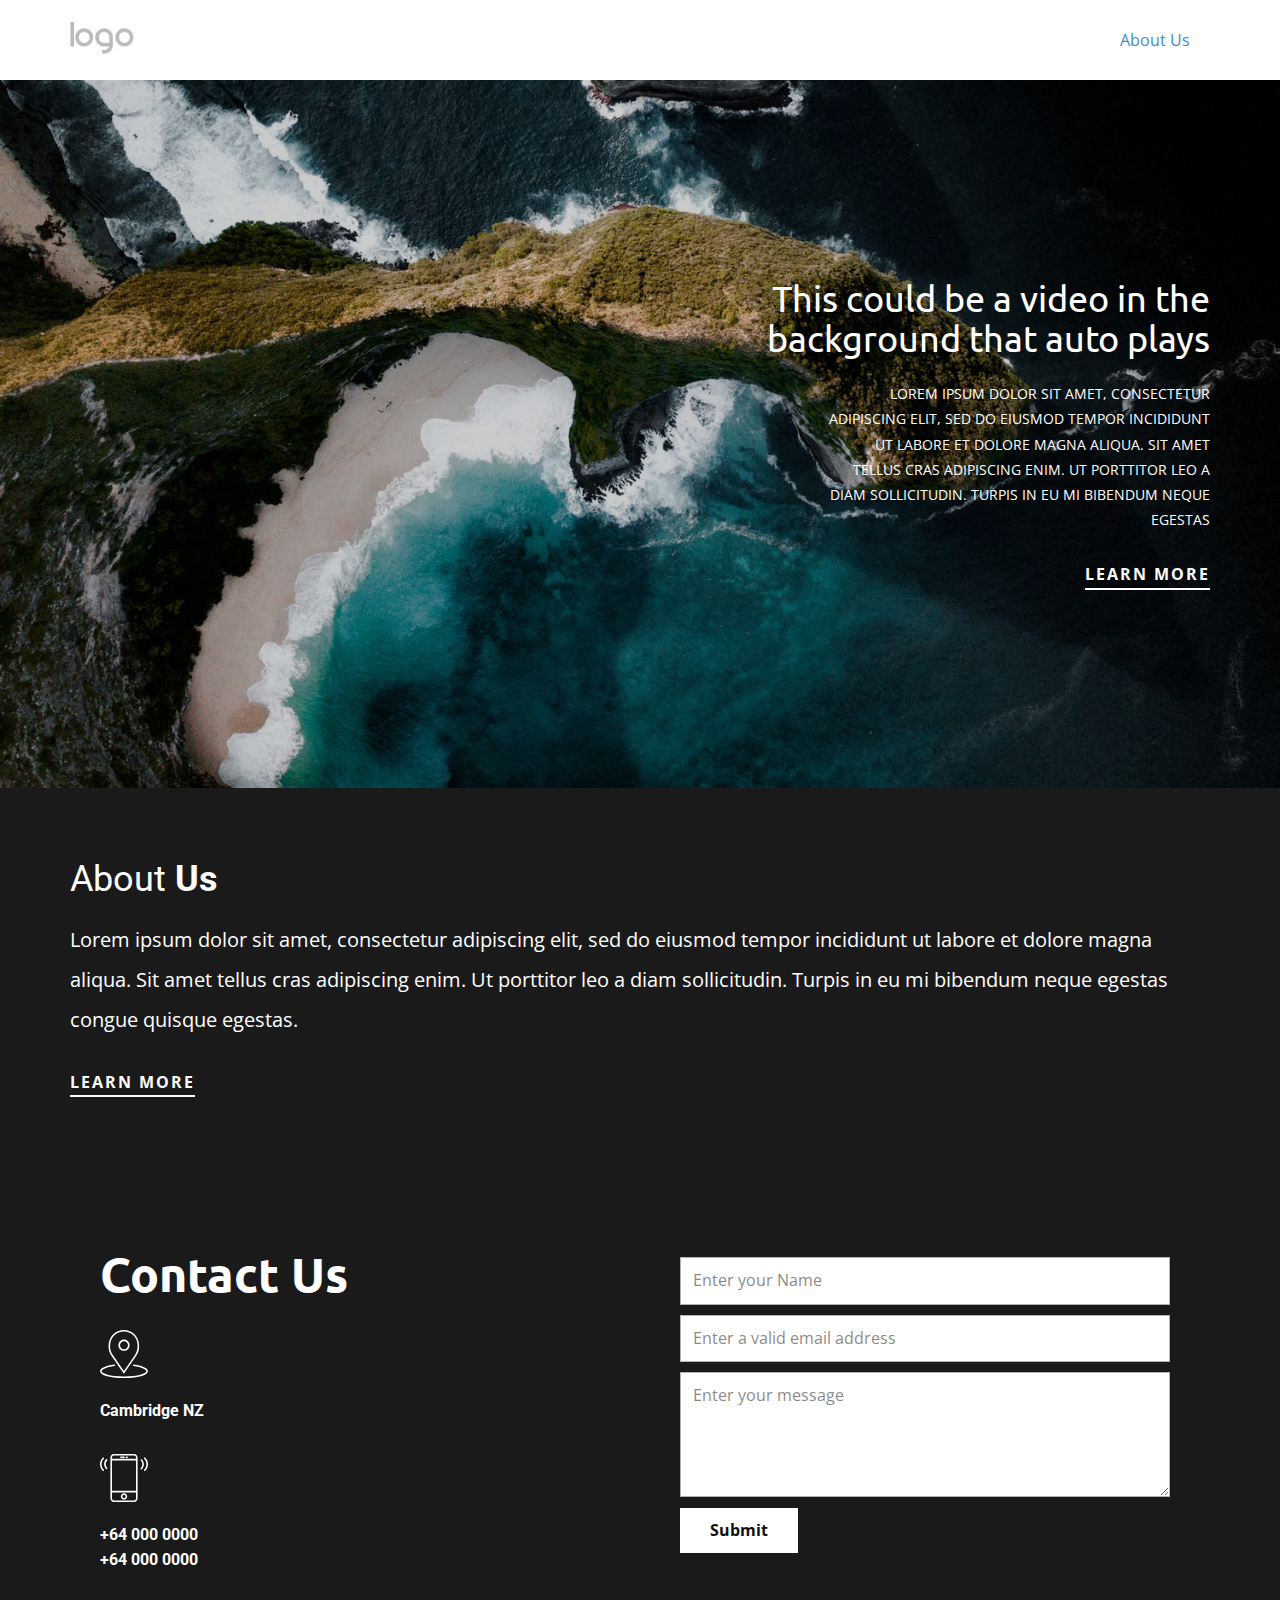
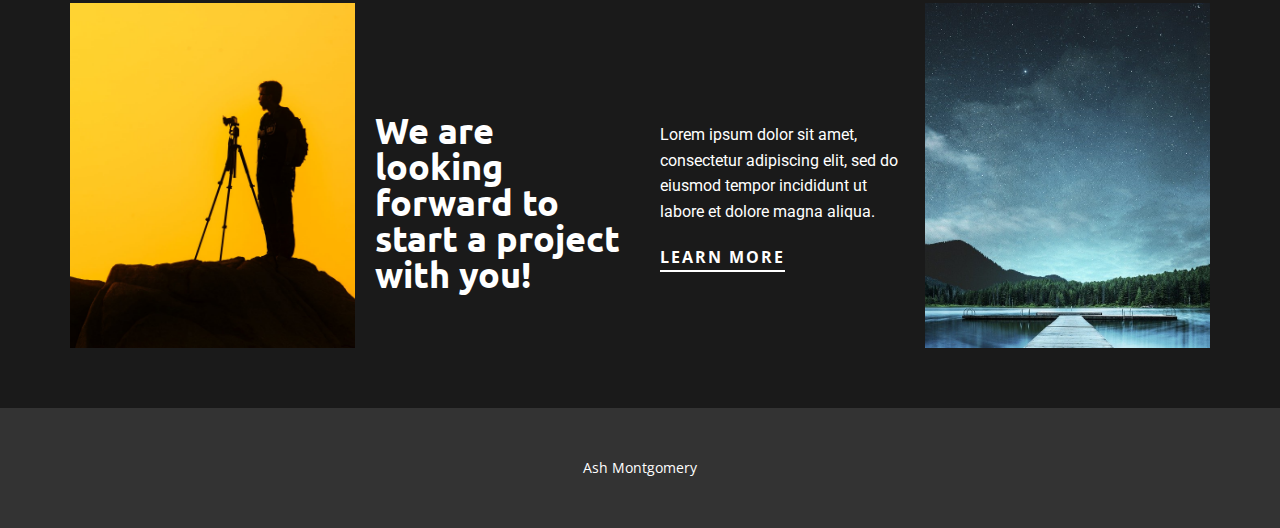
==== index.html @ 83608ec6 "Initial commit" ====
<!DOCTYPE html>
<html style="font-size: 16px;">

<head>
    <meta name="viewport" content="width=device-width, initial-scale=1.0">
    <meta charset="utf-8">
    <meta name="keywords" content="Look Deep Into The Nature, Getting back to nature, This place is special..., Contact Us">
    <meta name="description" content="">
    <meta name="page_type" content="np-template-header-footer-from-plugin">
    <title>Page 1</title>
    <link rel="stylesheet" href="nicepage.css" media="screen">
    <link rel="stylesheet" href="Page-1.css" media="screen">
    <script class="u-script" type="text/javascript" src="jquery.js" defer=""></script>
    <script class="u-script" type="text/javascript" src="nicepage.js" defer=""></script>
    <meta name="generator" content="Nicepage 3.5.3, nicepage.com">
    <link id="u-theme-google-font" rel="stylesheet" href="https://fonts.googleapis.com/css?family=Roboto:100,100i,300,300i,400,400i,500,500i,700,700i,900,900i|Open+Sans:300,300i,400,400i,600,600i,700,700i,800,800i">
    <link id="u-page-google-font" rel="stylesheet" href="https://fonts.googleapis.com/css?family=Ubuntu:300,300i,400,400i,500,500i,700,700i">
    <script type="application/ld+json">
        {
            "@context": "http://schema.org",
            "@type": "Organization",
            "name": "",
            "url": "index.html",
            "logo": "images/default-logo.png"
        }
    </script>
    <meta property="og:title" content="Page 1">
    <meta property="og:type" content="website">
    <meta name="theme-color" content="#478ac9">
    <link rel="canonical" href="index.html">
    <meta property="og:url" content="index.html">
</head>

<body data-home-page="Page-1.html" data-home-page-title="Page 1" class="u-body">
    <header class="u-clearfix u-header u-header" id="sec-062f">
        <div class="u-clearfix u-sheet u-valign-middle u-sheet-1">
            <a href="https://nicepage.com" class="u-image u-logo u-image-1">
                <img src="images/default-logo.png" class="u-logo-image u-logo-image-1">
            </a>
            <nav class="u-menu u-menu-dropdown u-offcanvas u-menu-1">
                <div class="menu-collapse" style="font-size: 1rem; letter-spacing: 0px;">
                    <a class="u-button-style u-custom-left-right-menu-spacing u-custom-padding-bottom u-custom-top-bottom-menu-spacing u-nav-link u-text-active-palette-1-base u-text-hover-palette-2-base" href="#">
                        <svg>
                            <use xmlns:xlink="http://www.w3.org/1999/xlink" xlink:href="#menu-hamburger"></use>
                        </svg>
                        <svg version="1.1" xmlns="http://www.w3.org/2000/svg" xmlns:xlink="http://www.w3.org/1999/xlink">
                            <defs>
                                <symbol id="menu-hamburger" viewBox="0 0 16 16" style="width: 16px; height: 16px;">
                                    <rect y="1" width="16" height="2"></rect>
                                    <rect y="7" width="16" height="2"></rect>
                                    <rect y="13" width="16" height="2"></rect>
                                </symbol>
                            </defs>
                        </svg>
                    </a>
                </div>
                <div class="u-nav-container">
                    <ul class="u-nav u-unstyled u-nav-1">
                        <li class="u-nav-item"><a class="u-button-style u-nav-link u-text-active-palette-1-base u-text-hover-palette-2-base" href="Page-1.html" style="padding: 10px 20px;">About Us</a>
                        </li>
                    </ul>
                </div>
                <div class="u-nav-container-collapse">
                    <div class="u-black u-container-style u-inner-container-layout u-opacity u-opacity-95 u-sidenav">
                        <div class="u-sidenav-overflow">
                            <div class="u-menu-close"></div>
                            <ul class="u-align-center u-nav u-popupmenu-items u-unstyled u-nav-2">
                                <li class="u-nav-item"><a class="u-button-style u-nav-link" href="Page-1.html">About Us</a>
                                </li>
                            </ul>
                        </div>
                    </div>
                    <div class="u-black u-menu-overlay u-opacity u-opacity-70"></div>
                </div>
            </nav>
        </div>
    </header>
    <section class="u-align-right u-clearfix u-image u-shading u-section-1" id="carousel_62db">
        <div class="u-clearfix u-sheet u-valign-middle-lg u-valign-middle-md u-valign-middle-xl u-valign-middle-xs u-sheet-1">
            <h2 class="u-custom-font u-font-ubuntu u-text u-text-body-alt-color u-text-1">This could be a video in the background that auto plays
            </h2>
            <p class="u-text u-text-body-alt-color u-text-2">Lorem ipsum dolor sit amet, consectetur adipiscing elit, sed do eiusmod tempor incididunt ut labore et dolore magna aliqua. Sit amet tellus cras adipiscing enim. Ut porttitor leo a diam sollicitudin. Turpis in eu mi bibendum neque egestas</p>
            <a href="#" class="u-active-none u-border-2 u-border-active-palette-1-base u-border-hover-palette-1-base u-border-white u-btn u-btn-rectangle u-button-style u-hover-none u-none u-text-active-white u-text-hover-white u-btn-1">learn more</a>
        </div>
    </section>
    <section class="u-align-left u-clearfix u-grey-90 u-section-2" id="carousel_bba2">
        <div class="u-clearfix u-sheet u-sheet-1">
            <h2 class="u-text u-text-1">About <b>Us</b>
            </h2>
            <p class="u-text u-text-2">Lorem ipsum dolor sit amet, consectetur adipiscing elit, sed do eiusmod tempor incididunt ut labore et dolore magna aliqua. Sit amet tellus cras adipiscing enim. Ut porttitor leo a diam sollicitudin. Turpis in eu mi bibendum neque egestas
                congue quisque egestas.</p>
            <a href="#" class="u-active-none u-border-2 u-border-active-palette-1-base u-border-hover-palette-1-base u-border-white u-btn u-btn-rectangle u-button-style u-hover-none u-none u-text-active-white u-text-hover-white u-btn-1">learn more</a>
        </div>
    </section>
    <section class="u-clearfix u-grey-90 u-section-4" id="carousel_cad0">
        <div class="u-clearfix u-sheet u-sheet-1">
            <div class="u-clearfix u-expanded-width u-layout-wrap u-layout-wrap-1">
                <div class="u-layout">
                    <div class="u-layout-col">
                        <div class="u-size-30">
                            <div class="u-layout-row">
                                <div class="u-size-30">
                                    <div class="u-layout-col">
                                        <div class="u-container-style u-layout-cell u-left-cell u-size-60 u-layout-cell-1">
                                            <div class="u-container-layout u-valign-middle u-container-layout-1">
                                                <h2 class="u-custom-font u-font-ubuntu u-text u-text-1">Contact Us</h2><span class="u-icon u-icon-circle u-icon-1"><svg class="u-svg-link" preserveAspectRatio="xMidYMin slice" viewBox="0 0 60 60" style="">
                                                        <use xmlns:xlink="http://www.w3.org/1999/xlink" xlink:href="#svg-2350"></use>
                                                    </svg><svg version="1.1" id="svg-2350" xmlns="http://www.w3.org/2000/svg" xmlns:xlink="http://www.w3.org/1999/xlink" x="0px" y="0px" viewBox="0 0 60 60" style="enable-background:new 0 0 60 60;" xml:space="preserve" class="u-svg-content">
                                                        <g>
                                                            <path d="M30,26c3.86,0,7-3.141,7-7s-3.14-7-7-7s-7,3.141-7,7S26.14,26,30,26z M30,14c2.757,0,5,2.243,5,5s-2.243,5-5,5
		s-5-2.243-5-5S27.243,14,30,14z"></path>
                                                            <path d="M29.823,54.757L45.164,32.6c5.754-7.671,4.922-20.28-1.781-26.982C39.761,1.995,34.945,0,29.823,0
		s-9.938,1.995-13.56,5.617c-6.703,6.702-7.535,19.311-1.804,26.952L29.823,54.757z M17.677,7.031C20.922,3.787,25.235,2,29.823,2
		s8.901,1.787,12.146,5.031c6.05,6.049,6.795,17.437,1.573,24.399L29.823,51.243L16.082,31.4
		C10.882,24.468,11.628,13.08,17.677,7.031z"></path>
                                                            <path d="M42.117,43.007c-0.55-0.067-1.046,0.327-1.11,0.876s0.328,1.046,0.876,1.11C52.399,46.231,58,49.567,58,51.5
		c0,2.714-10.652,6.5-28,6.5S2,54.214,2,51.5c0-1.933,5.601-5.269,16.117-6.507c0.548-0.064,0.94-0.562,0.876-1.11
		c-0.065-0.549-0.561-0.945-1.11-0.876C7.354,44.247,0,47.739,0,51.5C0,55.724,10.305,60,30,60s30-4.276,30-8.5
		C60,47.739,52.646,44.247,42.117,43.007z"></path>
                                                        </g>
                                                        <g></g>
                                                        <g></g>
                                                        <g></g>
                                                        <g></g>
                                                        <g></g>
                                                        <g></g>
                                                        <g></g>
                                                        <g></g>
                                                        <g></g>
                                                        <g></g>
                                                        <g></g>
                                                        <g></g>
                                                        <g></g>
                                                        <g></g>
                                                        <g></g>
                                                    </svg></span>
                                                <p class="u-align-left u-custom-font u-heading-font u-res-move-started u-text u-text-2">Cambridge NZ</p><span class="u-icon u-icon-circle u-icon-2"><svg class="u-svg-link" preserveAspectRatio="xMidYMin slice" viewBox="0 0 60 60" style="">
                                                        <use xmlns:xlink="http://www.w3.org/1999/xlink" xlink:href="#svg-c605"></use>
                                                    </svg><svg version="1.1" id="svg-c605" xmlns="http://www.w3.org/2000/svg" xmlns:xlink="http://www.w3.org/1999/xlink" x="0px" y="0px" viewBox="0 0 60 60" style="enable-background:new 0 0 60 60;" xml:space="preserve" class="u-svg-content">
                                                        <g>
                                                            <path d="M42.595,0H17.405C14.977,0,13,1.977,13,4.405v51.189C13,58.023,14.977,60,17.405,60h25.189C45.023,60,47,58.023,47,55.595
		V4.405C47,1.977,45.023,0,42.595,0z M15,8h30v38H15V8z M17.405,2h25.189C43.921,2,45,3.079,45,4.405V6H15V4.405
		C15,3.079,16.079,2,17.405,2z M42.595,58H17.405C16.079,58,15,56.921,15,55.595V48h30v7.595C45,56.921,43.921,58,42.595,58z"></path>
                                                            <path d="M30,49c-2.206,0-4,1.794-4,4s1.794,4,4,4s4-1.794,4-4S32.206,49,30,49z M30,55c-1.103,0-2-0.897-2-2s0.897-2,2-2
		s2,0.897,2,2S31.103,55,30,55z"></path>
                                                            <path d="M26,5h4c0.553,0,1-0.447,1-1s-0.447-1-1-1h-4c-0.553,0-1,0.447-1,1S25.447,5,26,5z"></path>
                                                            <path d="M33,5h1c0.553,0,1-0.447,1-1s-0.447-1-1-1h-1c-0.553,0-1,0.447-1,1S32.447,5,33,5z"></path>
                                                            <path d="M56.612,4.569c-0.391-0.391-1.023-0.391-1.414,0s-0.391,1.023,0,1.414c3.736,3.736,3.736,9.815,0,13.552
		c-0.391,0.391-0.391,1.023,0,1.414c0.195,0.195,0.451,0.293,0.707,0.293s0.512-0.098,0.707-0.293
		C61.128,16.434,61.128,9.085,56.612,4.569z"></path>
                                                            <path d="M52.401,6.845c-0.391-0.391-1.023-0.391-1.414,0s-0.391,1.023,0,1.414c1.237,1.237,1.918,2.885,1.918,4.639
		s-0.681,3.401-1.918,4.638c-0.391,0.391-0.391,1.023,0,1.414c0.195,0.195,0.451,0.293,0.707,0.293s0.512-0.098,0.707-0.293
		c1.615-1.614,2.504-3.764,2.504-6.052S54.017,8.459,52.401,6.845z"></path>
                                                            <path d="M4.802,5.983c0.391-0.391,0.391-1.023,0-1.414s-1.023-0.391-1.414,0c-4.516,4.516-4.516,11.864,0,16.38
		c0.195,0.195,0.451,0.293,0.707,0.293s0.512-0.098,0.707-0.293c0.391-0.391,0.391-1.023,0-1.414
		C1.065,15.799,1.065,9.72,4.802,5.983z"></path>
                                                            <path d="M9.013,6.569c-0.391-0.391-1.023-0.391-1.414,0c-1.615,1.614-2.504,3.764-2.504,6.052s0.889,4.438,2.504,6.053
		c0.195,0.195,0.451,0.293,0.707,0.293s0.512-0.098,0.707-0.293c0.391-0.391,0.391-1.023,0-1.414
		c-1.237-1.237-1.918-2.885-1.918-4.639S7.775,9.22,9.013,7.983C9.403,7.593,9.403,6.96,9.013,6.569z"></path>
                                                        </g>
                                                        <g></g>
                                                        <g></g>
                                                        <g></g>
                                                        <g></g>
                                                        <g></g>
                                                        <g></g>
                                                        <g></g>
                                                        <g></g>
                                                        <g></g>
                                                        <g></g>
                                                        <g></g>
                                                        <g></g>
                                                        <g></g>
                                                        <g></g>
                                                        <g></g>
                                                    </svg></span>
                                                <p class="u-custom-font u-heading-font u-text u-text-3">+64 000 0000&nbsp;<br>+64 000 0000
                                                </p>
                                            </div>
                                        </div>
                                    </div>
                                </div>
                                <div class="u-size-30">
                                    <div class="u-layout-col">
                                        <div class="u-container-style u-layout-cell u-right-cell u-size-60 u-layout-cell-2">
                                            <div class="u-container-layout u-container-layout-2">
                                                <div class="u-form u-form-1">
                                                    <form action="#" method="POST" class="u-clearfix u-form-spacing-10 u-form-vertical u-inner-form" style="padding: 10px" source="custom" name="form-1">
                                                        <div class="u-form-group u-form-name u-form-group-1">
                                                            <label for="name-23d6" class="u-form-control-hidden u-label">Name</label>
                                                            <input type="text" placeholder="Enter your Name" id="name-23d6" name="name" class="u-border-1 u-border-grey-30 u-input u-input-rectangle u-white" required="">
                                                        </div>
                                                        <div class="u-form-email u-form-group u-form-group-2">
                                                            <label for="email-23d6" class="u-form-control-hidden u-label">Email</label>
                                                            <input type="email" placeholder="Enter a valid email address" id="email-23d6" name="email" class="u-border-1 u-border-grey-30 u-input u-input-rectangle u-white" required="">
                                                        </div>
                                                        <div class="u-form-group u-form-message u-form-group-3">
                                                            <label for="message-23d6" class="u-form-control-hidden u-label">Message</label>
                                                            <textarea placeholder="Enter your message" rows="4" cols="50" id="message-23d6" name="message" class="u-border-1 u-border-grey-30 u-input u-input-rectangle u-white" required=""></textarea>
                                                        </div>
                                                        <div class="u-form-group u-form-submit u-form-group-4">
                                                            <a href="#" class="u-btn u-btn-submit u-button-style u-white u-btn-1">Submit</a>
                                                            <input type="submit" value="submit" class="u-form-control-hidden">
                                                        </div>
                                                        <div class="u-form-send-message u-form-send-success"> Thank you! Your message has been sent. </div>
                                                        <div class="u-form-send-error u-form-send-message"> Unable to send your message. Please fix errors then try again. </div>
                                                        <input type="hidden" value="" name="recaptchaResponse">
                                                    </form>
                                                </div>
                                            </div>
                                        </div>
                                    </div>
                                </div>
                            </div>
                        </div>
                        <div class="u-size-30">
                            <div class="u-layout-row">
                                <div class="u-container-style u-image u-layout-cell u-left-cell u-size-15 u-size-30-md u-image-1">
                                    <div class="u-container-layout u-container-layout-3"></div>
                                </div>
                                <div class="u-container-style u-layout-cell u-size-15 u-size-30-md u-layout-cell-4">
                                    <div class="u-container-layout u-valign-middle u-container-layout-4">
                                        <h3 class="u-custom-font u-font-ubuntu u-text u-text-4">We are looking forward to start a project with you! </h3>
                                    </div>
                                </div>
                                <div class="u-container-style u-layout-cell u-size-15 u-size-30-md u-layout-cell-5">
                                    <div class="u-container-layout u-valign-middle u-container-layout-5">
                                        <p class="u-custom-font u-heading-font u-text u-text-5">Lorem ipsum dolor sit amet, consectetur adipiscing elit, sed do eiusmod tempor incididunt ut labore et dolore magna aliqua. </p>
                                        <a href="#" class="u-active-none u-border-2 u-border-active-palette-1-base u-border-hover-palette-1-base u-border-white u-btn u-btn-rectangle u-button-style u-hover-none u-none u-text-active-white u-text-hover-white u-btn-2">learn more</a>
                                    </div>
                                </div>
                                <div class="u-container-style u-image u-layout-cell u-right-cell u-size-15 u-size-30-md u-image-2" data-image-width="1280" data-image-height="853">
                                    <div class="u-container-layout u-container-layout-6"></div>
                                </div>
                            </div>
                        </div>
                    </div>
                </div>
            </div>
        </div>
    </section>


    <footer class="u-align-center u-clearfix u-footer u-grey-80 u-footer" id="sec-6365">
        <div class="u-clearfix u-sheet u-sheet-1">
            <p class="u-small-text u-text u-text-variant u-text-1">Ash Montgomery</p>
        </div>
    </footer>
</body>

</html>
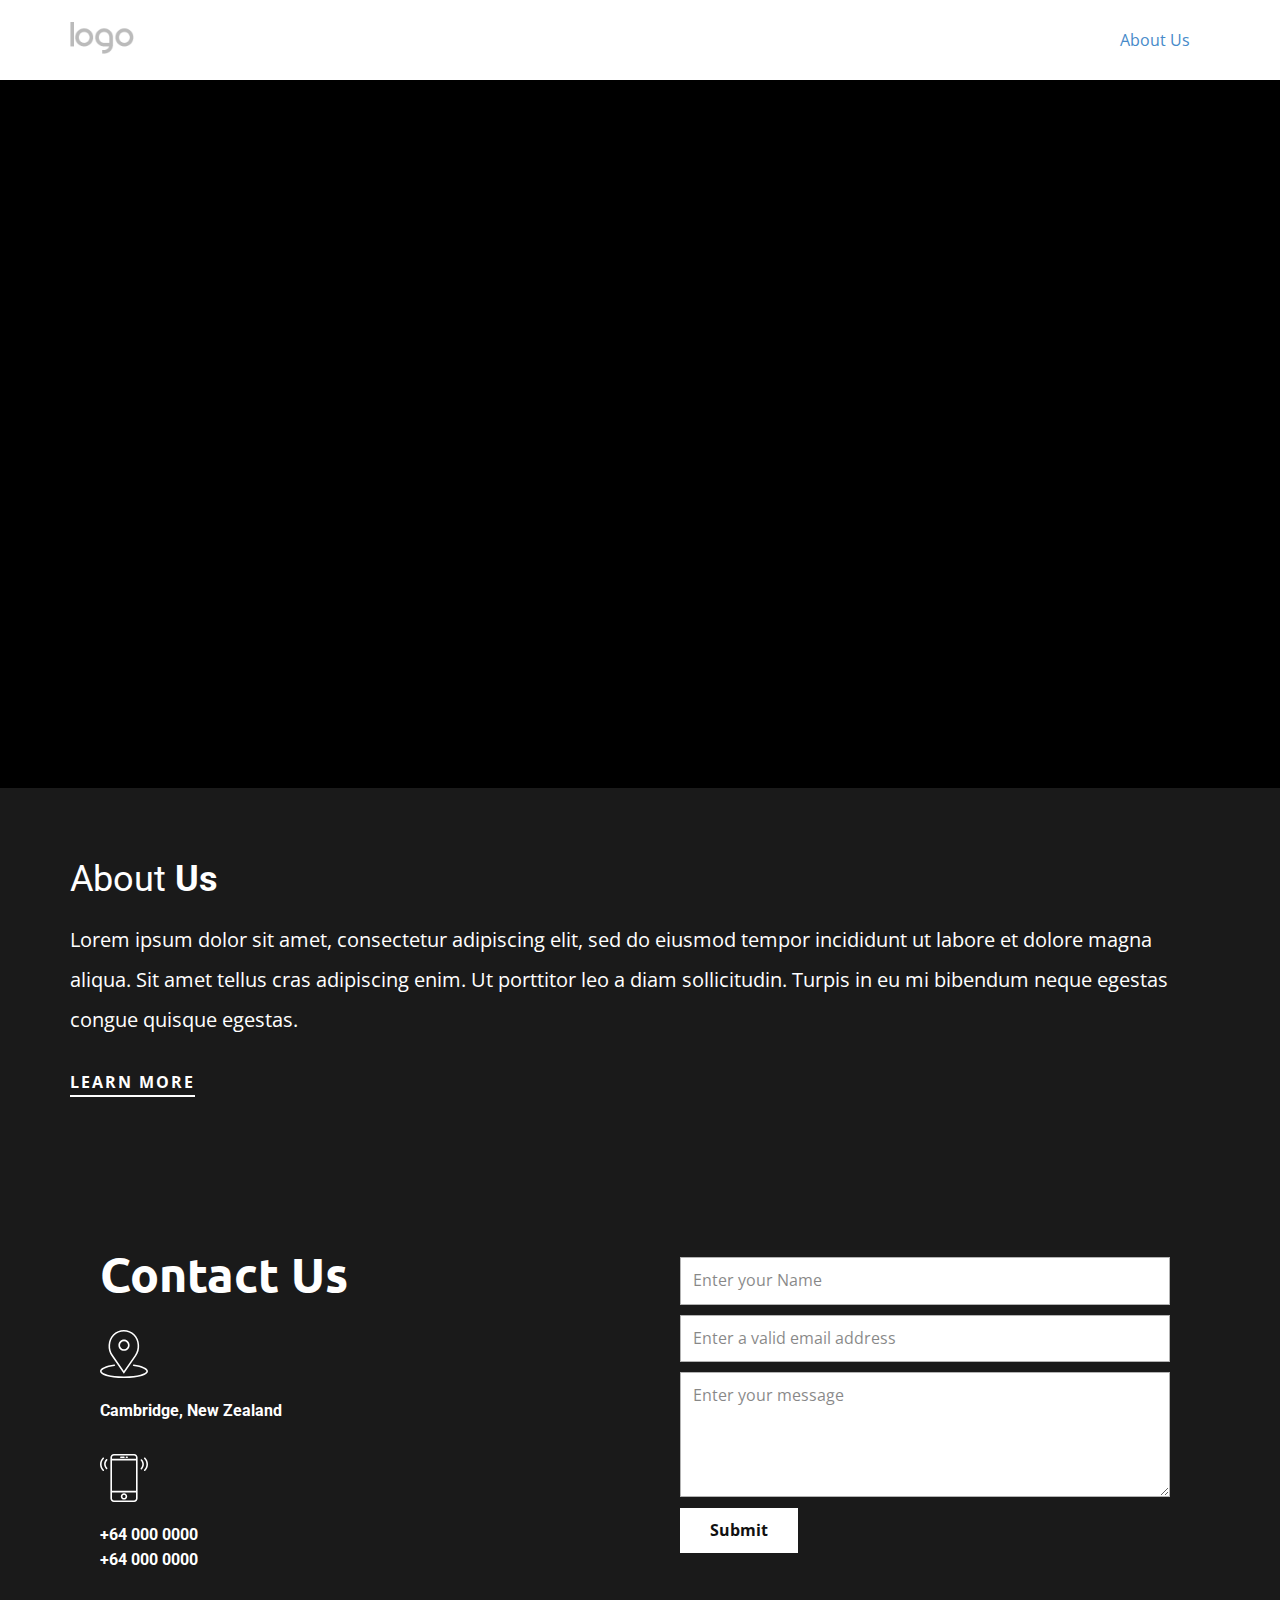
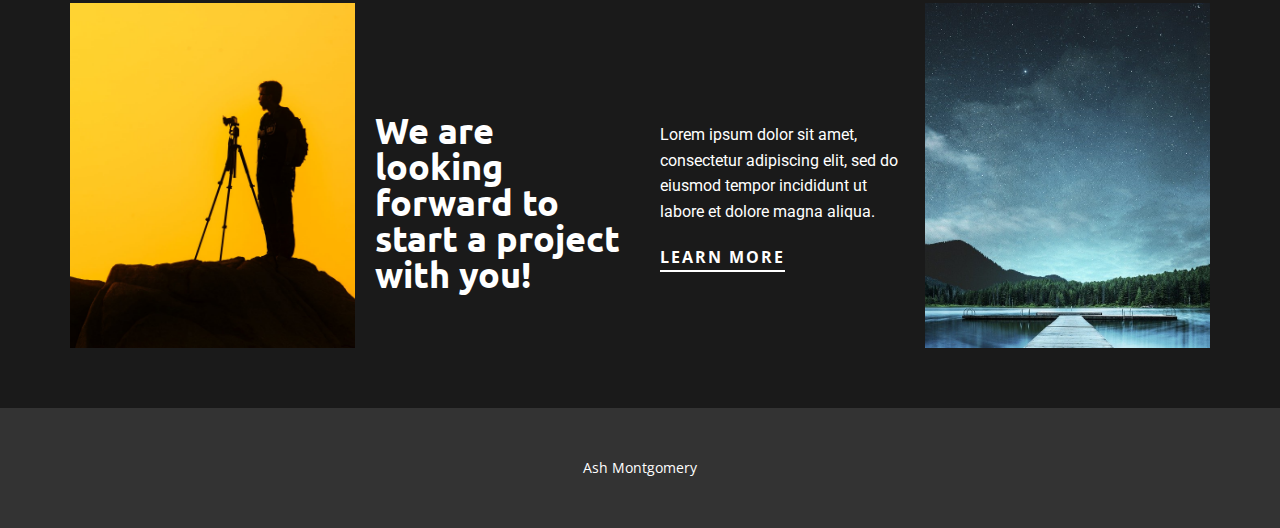
==== commit 03cc3dd6: "ok" ====
--- a/index.html
+++ b/index.html
@@ -2,19 +2,25 @@
 <html style="font-size: 16px;">
 
 <head>
+    <title>Ash Montgomery Production</title>
+    
     <meta name="viewport" content="width=device-width, initial-scale=1.0">
     <meta charset="utf-8">
-    <meta name="keywords" content="Look Deep Into The Nature, Getting back to nature, This place is special..., Contact Us">
-    <meta name="description" content="">
-    <meta name="page_type" content="np-template-header-footer-from-plugin">
-    <title>Page 1</title>
+    <meta name="keywords" content="Ash Montgomery, Contact Us">
+    <meta name="description" content="Ash Montgomery Production">
+    <meta property="og:url" content="index.html">
+    <meta property="og:title" content="Ash Montgomery">
+    <meta property="og:type" content="website">
+    <meta name="theme-color" content="black">
+    
     <link rel="stylesheet" href="nicepage.css" media="screen">
-    <link rel="stylesheet" href="Page-1.css" media="screen">
-    <script class="u-script" type="text/javascript" src="jquery.js" defer=""></script>
-    <script class="u-script" type="text/javascript" src="nicepage.js" defer=""></script>
-    <meta name="generator" content="Nicepage 3.5.3, nicepage.com">
+    <link rel="stylesheet" href="style.css" media="screen">
     <link id="u-theme-google-font" rel="stylesheet" href="https://fonts.googleapis.com/css?family=Roboto:100,100i,300,300i,400,400i,500,500i,700,700i,900,900i|Open+Sans:300,300i,400,400i,600,600i,700,700i,800,800i">
     <link id="u-page-google-font" rel="stylesheet" href="https://fonts.googleapis.com/css?family=Ubuntu:300,300i,400,400i,500,500i,700,700i">
+    <link rel="canonical" href="index.html">
+    
+    <script class="u-script" type="text/javascript" src="js/jquery.js"></script>
+    <script class="u-script" type="text/javascript" src="js/nicepage.js"></script>
     <script type="application/ld+json">
         {
             "@context": "http://schema.org",
@@ -24,65 +30,28 @@
             "logo": "images/default-logo.png"
         }
     </script>
-    <meta property="og:title" content="Page 1">
-    <meta property="og:type" content="website">
-    <meta name="theme-color" content="#478ac9">
-    <link rel="canonical" href="index.html">
-    <meta property="og:url" content="index.html">
 </head>
 
-<body data-home-page="Page-1.html" data-home-page-title="Page 1" class="u-body">
+<body data-home-page="index.html" data-home-page-title="Ash Montgomery" class="u-body">
     <header class="u-clearfix u-header u-header" id="sec-062f">
         <div class="u-clearfix u-sheet u-valign-middle u-sheet-1">
-            <a href="https://nicepage.com" class="u-image u-logo u-image-1">
+            <a href="index.html" class="u-image u-logo u-image-1">
                 <img src="images/default-logo.png" class="u-logo-image u-logo-image-1">
             </a>
             <nav class="u-menu u-menu-dropdown u-offcanvas u-menu-1">
-                <div class="menu-collapse" style="font-size: 1rem; letter-spacing: 0px;">
-                    <a class="u-button-style u-custom-left-right-menu-spacing u-custom-padding-bottom u-custom-top-bottom-menu-spacing u-nav-link u-text-active-palette-1-base u-text-hover-palette-2-base" href="#">
-                        <svg>
-                            <use xmlns:xlink="http://www.w3.org/1999/xlink" xlink:href="#menu-hamburger"></use>
-                        </svg>
-                        <svg version="1.1" xmlns="http://www.w3.org/2000/svg" xmlns:xlink="http://www.w3.org/1999/xlink">
-                            <defs>
-                                <symbol id="menu-hamburger" viewBox="0 0 16 16" style="width: 16px; height: 16px;">
-                                    <rect y="1" width="16" height="2"></rect>
-                                    <rect y="7" width="16" height="2"></rect>
-                                    <rect y="13" width="16" height="2"></rect>
-                                </symbol>
-                            </defs>
-                        </svg>
-                    </a>
-                </div>
                 <div class="u-nav-container">
                     <ul class="u-nav u-unstyled u-nav-1">
-                        <li class="u-nav-item"><a class="u-button-style u-nav-link u-text-active-palette-1-base u-text-hover-palette-2-base" href="Page-1.html" style="padding: 10px 20px;">About Us</a>
-                        </li>
+                        <li class="u-nav-item"><a class="u-button-style u-nav-link u-text-active-palette-1-base u-text-hover-palette-2-base" href="index.html" style="padding: 10px 20px;">About Us</a></li>
                     </ul>
                 </div>
-                <div class="u-nav-container-collapse">
-                    <div class="u-black u-container-style u-inner-container-layout u-opacity u-opacity-95 u-sidenav">
-                        <div class="u-sidenav-overflow">
-                            <div class="u-menu-close"></div>
-                            <ul class="u-align-center u-nav u-popupmenu-items u-unstyled u-nav-2">
-                                <li class="u-nav-item"><a class="u-button-style u-nav-link" href="Page-1.html">About Us</a>
-                                </li>
-                            </ul>
-                        </div>
-                    </div>
-                    <div class="u-black u-menu-overlay u-opacity u-opacity-70"></div>
-                </div>
             </nav>
         </div>
     </header>
+    
     <section class="u-align-right u-clearfix u-image u-shading u-section-1" id="carousel_62db">
-        <div class="u-clearfix u-sheet u-valign-middle-lg u-valign-middle-md u-valign-middle-xl u-valign-middle-xs u-sheet-1">
-            <h2 class="u-custom-font u-font-ubuntu u-text u-text-body-alt-color u-text-1">This could be a video in the background that auto plays
-            </h2>
-            <p class="u-text u-text-body-alt-color u-text-2">Lorem ipsum dolor sit amet, consectetur adipiscing elit, sed do eiusmod tempor incididunt ut labore et dolore magna aliqua. Sit amet tellus cras adipiscing enim. Ut porttitor leo a diam sollicitudin. Turpis in eu mi bibendum neque egestas</p>
-            <a href="#" class="u-active-none u-border-2 u-border-active-palette-1-base u-border-hover-palette-1-base u-border-white u-btn u-btn-rectangle u-button-style u-hover-none u-none u-text-active-white u-text-hover-white u-btn-1">learn more</a>
-        </div>
+        <iframe class="u-clearfix u-sheet u-valign-middle-lg u-valign-middle-md u-valign-middle-xl u-valign-middle-xs u-sheet-1" src="https://www.youtube.com/embed/videoseries?list=PLd9auH4JIHvupoMgW5YfOjqtj6Lih0MKw" frameborder="0" allow="autoplay; encrypted-media" allowfullscreen></iframe>
     </section>
+    
     <section class="u-align-left u-clearfix u-grey-90 u-section-2" id="carousel_bba2">
         <div class="u-clearfix u-sheet u-sheet-1">
             <h2 class="u-text u-text-1">About <b>Us</b>
@@ -92,6 +61,7 @@
             <a href="#" class="u-active-none u-border-2 u-border-active-palette-1-base u-border-hover-palette-1-base u-border-white u-btn u-btn-rectangle u-button-style u-hover-none u-none u-text-active-white u-text-hover-white u-btn-1">learn more</a>
         </div>
     </section>
+    
     <section class="u-clearfix u-grey-90 u-section-4" id="carousel_cad0">
         <div class="u-clearfix u-sheet u-sheet-1">
             <div class="u-clearfix u-expanded-width u-layout-wrap u-layout-wrap-1">
@@ -134,7 +104,7 @@
                                                         <g></g>
                                                         <g></g>
                                                     </svg></span>
-                                                <p class="u-align-left u-custom-font u-heading-font u-res-move-started u-text u-text-2">Cambridge NZ</p><span class="u-icon u-icon-circle u-icon-2"><svg class="u-svg-link" preserveAspectRatio="xMidYMin slice" viewBox="0 0 60 60" style="">
+                                                <p class="u-align-left u-custom-font u-heading-font u-res-move-started u-text u-text-2">Cambridge, New Zealand</p><span class="u-icon u-icon-circle u-icon-2"><svg class="u-svg-link" preserveAspectRatio="xMidYMin slice" viewBox="0 0 60 60" style="">
                                                         <use xmlns:xlink="http://www.w3.org/1999/xlink" xlink:href="#svg-c605"></use>
                                                     </svg><svg version="1.1" id="svg-c605" xmlns="http://www.w3.org/2000/svg" xmlns:xlink="http://www.w3.org/1999/xlink" x="0px" y="0px" viewBox="0 0 60 60" style="enable-background:new 0 0 60 60;" xml:space="preserve" class="u-svg-content">
                                                         <g>
@@ -239,8 +209,7 @@
             </div>
         </div>
     </section>
-
-
+    
     <footer class="u-align-center u-clearfix u-footer u-grey-80 u-footer" id="sec-6365">
         <div class="u-clearfix u-sheet u-sheet-1">
             <p class="u-small-text u-text u-text-variant u-text-1">Ash Montgomery</p>
--- a/nicepage.css
+++ b/nicepage.css
@@ -12088,7 +12088,7 @@
   background-origin: padding-box;
 }
 .u-sheet:not(.u-image):not(.u-video) {
-  pointer-events: none;
+  pointer-events: nne;
 }
 .u-sheet:not(.u-image):not(.u-video) > * {
   pointer-events: auto;
--- a/style.css
+++ b/style.css
@@ -0,0 +1,569 @@
+.u-section-1 {
+  /*background-image: linear-gradient(0deg, rgba(0,0,0,0.2), rgba(0,0,0,0.2)), url("images/pexelsphoto3393444.jpeg");
+  background-position: 50% 100%;*/
+  background-color: black;
+}
+
+.u-section-1 .u-sheet-1 {
+  min-height: 708px;
+}
+
+.u-section-1 .u-text-1 {
+  font-family: Ubuntu, sans-serif;
+  font-size: 2.25rem;
+  margin: 60px 0 0 648px;
+}
+
+.u-section-1 .u-text-2 {
+  text-transform: uppercase;
+  line-height: 1.8;
+  font-size: 0.875rem;
+  margin: 24px 0 0 759px;
+}
+
+.u-section-1 .u-btn-1 {
+  background-image: none;
+  border-style: none none solid;
+  text-transform: uppercase;
+  font-weight: 700;
+  letter-spacing: 2px;
+  margin: 30px 0 60px auto;
+  padding: 0;
+}
+
+@media (max-width: 1199px) {
+  .u-section-1 .u-sheet-1 {
+    min-height: 584px;
+  }
+
+  .u-section-1 .u-text-1 {
+    margin-left: 448px;
+  }
+
+  .u-section-1 .u-text-2 {
+    margin-left: 559px;
+  }
+}
+
+@media (max-width: 991px) {
+  .u-section-1 .u-sheet-1 {
+    min-height: 447px;
+  }
+
+  .u-section-1 .u-text-1 {
+    margin-left: 228px;
+  }
+
+  .u-section-1 .u-text-2 {
+    margin-left: 339px;
+  }
+}
+
+@media (max-width: 767px) {
+  .u-section-1 {
+    background-size: 140%;
+  }
+
+  .u-section-1 .u-sheet-1 {
+    min-height: 427px;
+  }
+
+  .u-section-1 .u-text-1 {
+    width: auto;
+    margin-top: 183px;
+    margin-left: 48px;
+    font-size: 1.5;
+  }
+
+  .u-section-1 .u-text-2 {
+    width: auto;
+    margin-left: 159px;
+  }
+}
+
+@media (max-width: 575px) {
+  .u-section-1 .u-sheet-1 {
+    min-height: 370px;
+  }
+
+  .u-section-1 .u-text-1 {
+    font-size: 1.5rem;
+    margin-top: 60px;
+    margin-left: 0;
+  }
+
+  .u-section-1 .u-text-2 {
+    margin-left: 0;
+  }
+}.u-section-2 {
+  background-image: none;
+}
+
+.u-section-2 .u-sheet-1 {
+  min-height: 343px;
+}
+
+.u-section-2 .u-text-1 {
+  font-size: 2.25rem;
+  margin: 72px 40px 0 0;
+}
+
+.u-section-2 .u-text-2 {
+  font-size: 1.25rem;
+  line-height: 2;
+  letter-spacing: 0;
+  margin: 20px 40px 0 0;
+}
+
+.u-section-2 .u-btn-1 {
+  background-image: none;
+  border-style: none none solid;
+  text-transform: uppercase;
+  font-weight: 700;
+  letter-spacing: 2px;
+  margin: 30px auto 60px 0;
+  padding: 0;
+}
+
+@media (max-width: 1199px) {
+  .u-section-2 .u-text-1 {
+    margin-right: 0;
+  }
+
+  .u-section-2 .u-text-2 {
+    margin-left: auto;
+    margin-right: auto;
+  }
+
+  .u-section-2 .u-btn-1 {
+    width: 125px;
+    height: 27px;
+  }
+}
+
+@media (max-width: 575px) {
+  .u-section-2 .u-text-1 {
+    font-size: 2.25;
+  }
+}.u-section-3 {
+  background-image: none;
+}
+
+.u-section-3 .u-sheet-1 {
+  min-height: 487px;
+}
+
+.u-section-3 .u-layout-wrap-1 {
+  margin: 91px auto 91px 0;
+}
+
+.u-section-3 .u-layout-cell-1 {
+  min-height: 306px;
+}
+
+.u-section-3 .u-container-layout-1 {
+  padding: 20px;
+}
+
+.u-section-3 .u-text-1 {
+  font-size: 3rem;
+  margin: 0;
+}
+
+.u-section-3 .u-layout-cell-2 {
+  min-height: 306px;
+  background-image: none;
+}
+
+.u-section-3 .u-container-layout-2 {
+  padding: 20px;
+}
+
+.u-section-3 .u-text-2 {
+  margin: 0;
+}
+
+.u-section-3 .u-layout-cell-3 {
+  min-height: 306px;
+  background-image: none;
+}
+
+.u-section-3 .u-container-layout-3 {
+  padding: 20px;
+}
+
+.u-section-3 .u-text-3 {
+  margin: 0;
+}
+
+.u-section-3 .u-btn-1 {
+  background-image: none;
+  border-style: none none solid;
+  text-transform: uppercase;
+  font-weight: 700;
+  letter-spacing: 2px;
+  margin: 20px auto 0 0;
+  padding: 0;
+}
+
+@media (max-width: 1199px) {
+  .u-section-3 .u-sheet-1 {
+    min-height: 196px;
+  }
+
+  .u-section-3 .u-layout-wrap-1 {
+    margin-right: initial;
+    margin-left: initial;
+  }
+
+  .u-section-3 .u-layout-cell-1 {
+    min-height: 100px;
+  }
+
+  .u-section-3 .u-text-1 {
+    position: relative;
+  }
+
+  .u-section-3 .u-layout-cell-2 {
+    min-height: 100px;
+  }
+
+  .u-section-3 .u-text-2 {
+    position: relative;
+  }
+
+  .u-section-3 .u-layout-cell-3 {
+    min-height: 100px;
+  }
+
+  .u-section-3 .u-text-3 {
+    position: relative;
+  }
+
+  .u-section-3 .u-btn-1 {
+    width: 125px;
+    height: 27px;
+  }
+}
+
+@media (max-width: 991px) {
+  .u-section-3 .u-sheet-1 {
+    min-height: 2px;
+  }
+}
+
+@media (max-width: 767px) {
+  .u-section-3 .u-container-layout-1 {
+    padding-left: 10px;
+    padding-right: 10px;
+  }
+
+  .u-section-3 .u-container-layout-2 {
+    padding-left: 10px;
+    padding-right: 10px;
+  }
+
+  .u-section-3 .u-container-layout-3 {
+    padding-left: 10px;
+    padding-right: 10px;
+  }
+}.u-section-4 {
+  background-image: none;
+}
+
+.u-section-4 .u-sheet-1 {
+  min-height: 810px;
+}
+
+.u-section-4 .u-layout-wrap-1 {
+  margin-top: 60px;
+  margin-bottom: 60px;
+}
+
+.u-section-4 .u-layout-cell-1 {
+  min-height: 383px;
+}
+
+.u-section-4 .u-container-layout-1 {
+  padding: 30px;
+}
+
+.u-section-4 .u-text-1 {
+  font-size: 3rem;
+  font-weight: 700;
+  margin: 0 256px 0 0;
+}
+
+.u-section-4 .u-icon-1 {
+  margin-top: 30px;
+  margin-bottom: 0;
+  height: 48px;
+  width: 48px;
+}
+
+.u-section-4 .u-text-2 {
+  font-weight: 700;
+  margin: 20px 118px 0 0;
+}
+
+.u-section-4 .u-icon-2 {
+  height: 48px;
+  width: 48px;
+  margin: 30px auto 0 0;
+}
+
+.u-section-4 .u-text-3 {
+  font-weight: 700;
+  margin: 20px 388px 0 0;
+}
+
+.u-section-4 .u-layout-cell-2 {
+  min-height: 345px;
+}
+
+.u-section-4 .u-container-layout-2 {
+  padding: 30px;
+}
+
+.u-section-4 .u-form-1 {
+  margin: 0;
+}
+
+.u-section-4 .u-btn-1 {
+  border-style: none;
+  background-image: none;
+  font-weight: 700;
+}
+
+.u-section-4 .u-image-1 {
+  min-height: 345px;
+  background-image: url("images/pexelsphoto.jpg");
+  background-position: 72.37% 50%;
+}
+
+.u-section-4 .u-container-layout-3 {
+  padding: 30px;
+}
+
+.u-section-4 .u-layout-cell-4 {
+  min-height: 345px;
+}
+
+.u-section-4 .u-container-layout-4 {
+  padding: 30px 20px;
+}
+
+.u-section-4 .u-text-4 {
+  font-size: 2.25rem;
+  line-height: 1;
+  font-weight: 700;
+  margin: 53px 0 0;
+}
+
+.u-section-4 .u-layout-cell-5 {
+  min-height: 345px;
+}
+
+.u-section-4 .u-container-layout-5 {
+  padding: 30px 20px;
+}
+
+.u-section-4 .u-text-5 {
+  margin: 44px 0 0;
+}
+
+.u-section-4 .u-btn-2 {
+  background-image: none;
+  border-style: none none solid;
+  text-transform: uppercase;
+  font-weight: 700;
+  letter-spacing: 2px;
+  margin: 20px auto 0 0;
+  padding: 0;
+}
+
+.u-section-4 .u-image-2 {
+  min-height: 345px;
+  background-image: url("images/53e0d046495aa814f6da8c7dda79367d1d38d6ed5b586c4870277cdd9f49cc59bd_1280.jpg");
+  background-position: 50% 50%;
+}
+
+.u-section-4 .u-container-layout-6 {
+  padding: 30px;
+}
+
+@media (max-width: 1199px) {
+  .u-section-4 .u-sheet-1 {
+    min-height: 688px;
+  }
+
+  .u-section-4 .u-layout-cell-1 {
+    min-height: 316px;
+  }
+
+  .u-section-4 .u-text-1 {
+    margin-right: 156px;
+  }
+
+  .u-section-4 .u-text-2 {
+    height: 25px;
+    margin-right: 18px;
+  }
+
+  .u-section-4 .u-text-3 {
+    margin-right: 288px;
+  }
+
+  .u-section-4 .u-layout-cell-2 {
+    min-height: 284px;
+  }
+
+  .u-section-4 .u-image-1 {
+    min-height: 284px;
+  }
+
+  .u-section-4 .u-layout-cell-4 {
+    min-height: 284px;
+  }
+
+  .u-section-4 .u-text-4 {
+    font-size: 1.875rem;
+  }
+
+  .u-section-4 .u-layout-cell-5 {
+    min-height: 284px;
+  }
+
+  .u-section-4 .u-btn-2 {
+    width: 125px;
+    height: 27px;
+  }
+
+  .u-section-4 .u-image-2 {
+    min-height: 284px;
+  }
+}
+
+@media (max-width: 991px) {
+  .u-section-4 .u-sheet-1 {
+    min-height: 1208px;
+  }
+
+  .u-section-4 .u-layout-cell-1 {
+    min-height: 100px;
+  }
+
+  .u-section-4 .u-text-1 {
+    margin-right: 46px;
+  }
+
+  .u-section-4 .u-text-2 {
+    margin-right: 0;
+  }
+
+  .u-section-4 .u-text-3 {
+    margin-right: 178px;
+  }
+
+  .u-section-4 .u-layout-cell-2 {
+    min-height: 100px;
+  }
+
+  .u-section-4 .u-image-1 {
+    min-height: 435px;
+  }
+
+  .u-section-4 .u-layout-cell-4 {
+    min-height: 100px;
+  }
+
+  .u-section-4 .u-layout-cell-5 {
+    min-height: 100px;
+  }
+
+  .u-section-4 .u-image-2 {
+    min-height: 435px;
+  }
+}
+
+@media (max-width: 767px) {
+  .u-section-4 .u-sheet-1 {
+    min-height: 2180px;
+  }
+
+  .u-section-4 .u-container-layout-1 {
+    padding-left: 10px;
+    padding-right: 10px;
+  }
+
+  .u-section-4 .u-container-layout-2 {
+    padding-left: 10px;
+    padding-right: 10px;
+  }
+
+  .u-section-4 .u-image-1 {
+    min-height: 653px;
+  }
+
+  .u-section-4 .u-container-layout-3 {
+    padding-left: 10px;
+    padding-right: 10px;
+  }
+
+  .u-section-4 .u-container-layout-4 {
+    padding-left: 10px;
+    padding-right: 10px;
+  }
+
+  .u-section-4 .u-container-layout-5 {
+    padding-left: 10px;
+    padding-right: 10px;
+  }
+
+  .u-section-4 .u-image-2 {
+    min-height: 653px;
+  }
+
+  .u-section-4 .u-container-layout-6 {
+    padding-left: 10px;
+    padding-right: 10px;
+  }
+}
+
+@media (max-width: 575px) {
+  .u-section-4 .u-sheet-1 {
+    min-height: 1454px;
+  }
+
+  .u-section-4 .u-text-1 {
+    margin-right: 0;
+  }
+
+  .u-section-4 .u-text-3 {
+    margin-right: 0;
+  }
+
+  .u-section-4 .u-form-group-1 {
+    width: 100%;
+  }
+
+  .u-section-4 .u-form-group-2 {
+    width: 100%;
+  }
+
+  .u-section-4 .u-form-group-3 {
+    width: 100%;
+  }
+
+  .u-section-4 .u-form-group-4 {
+    width: 100%;
+  }
+
+  .u-section-4 .u-image-1 {
+    min-height: 411px;
+  }
+
+  .u-section-4 .u-image-2 {
+    min-height: 411px;
+  }
+}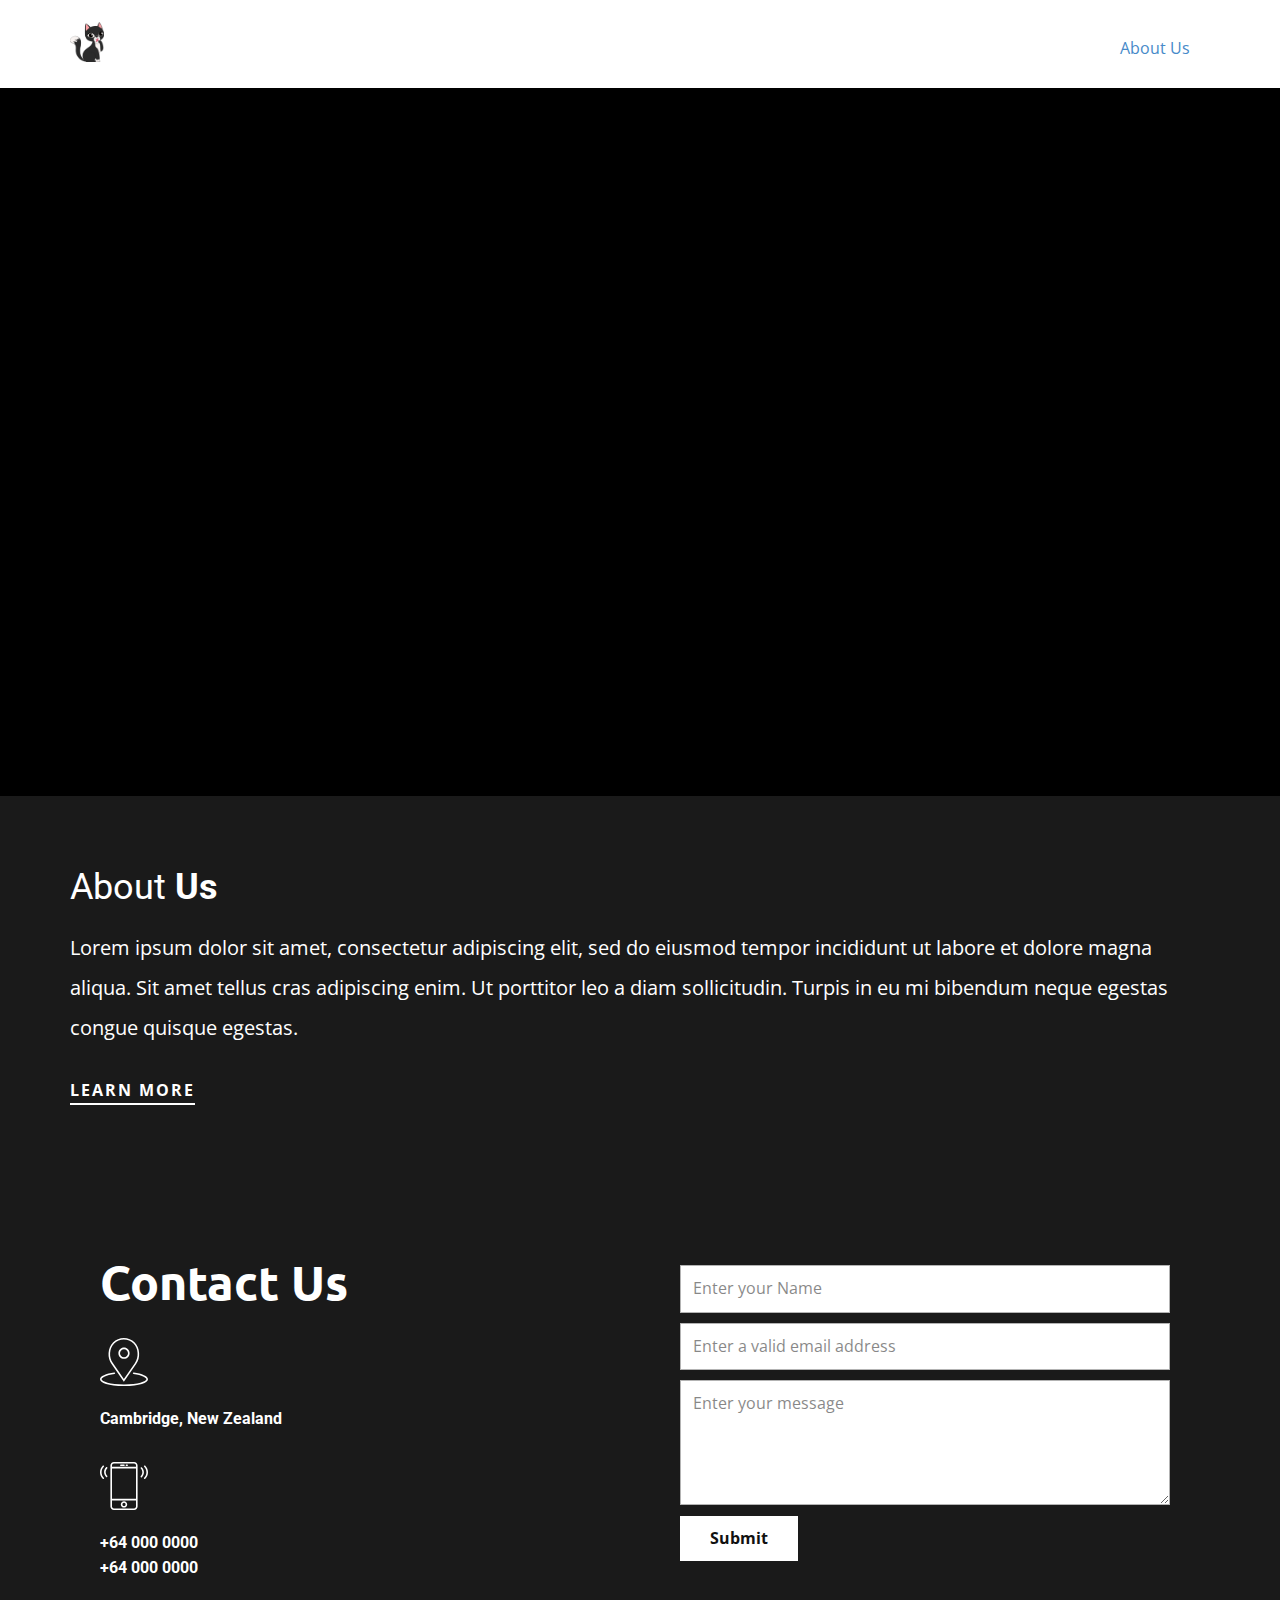
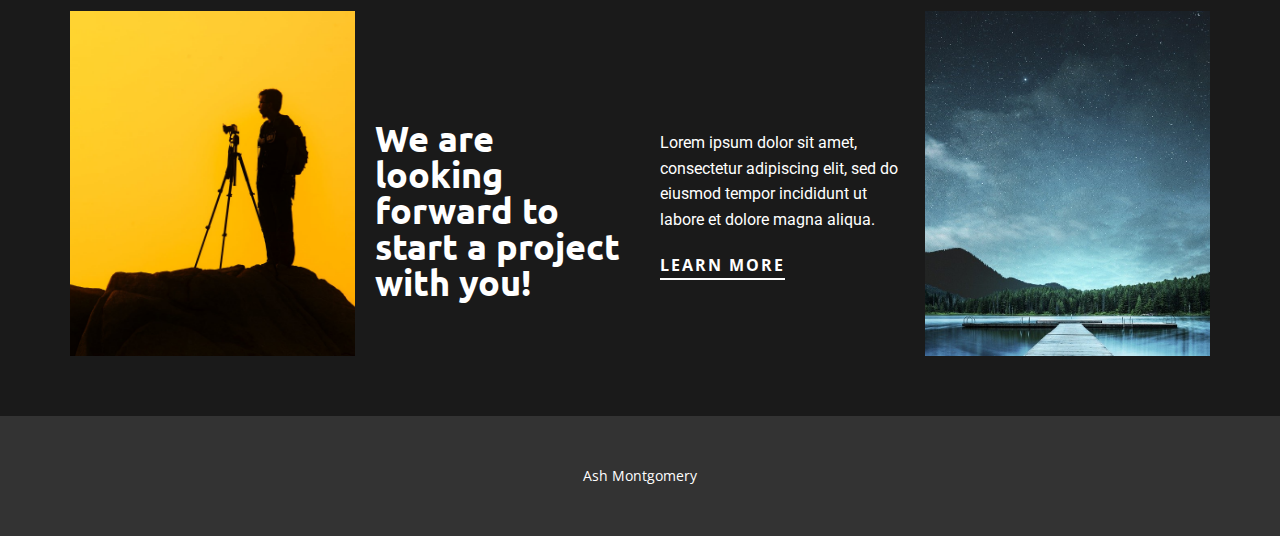
==== commit e7a0431c: "hi" ====
--- a/index.html
+++ b/index.html
@@ -36,7 +36,7 @@
     <header class="u-clearfix u-header u-header" id="sec-062f">
         <div class="u-clearfix u-sheet u-valign-middle u-sheet-1">
             <a href="index.html" class="u-image u-logo u-image-1">
-                <img src="images/default-logo.png" class="u-logo-image u-logo-image-1">
+                <img src="images/default-logo.png" height="40px" class="u-logo-image u-logo-image-1">
             </a>
             <nav class="u-menu u-menu-dropdown u-offcanvas u-menu-1">
                 <div class="u-nav-container">
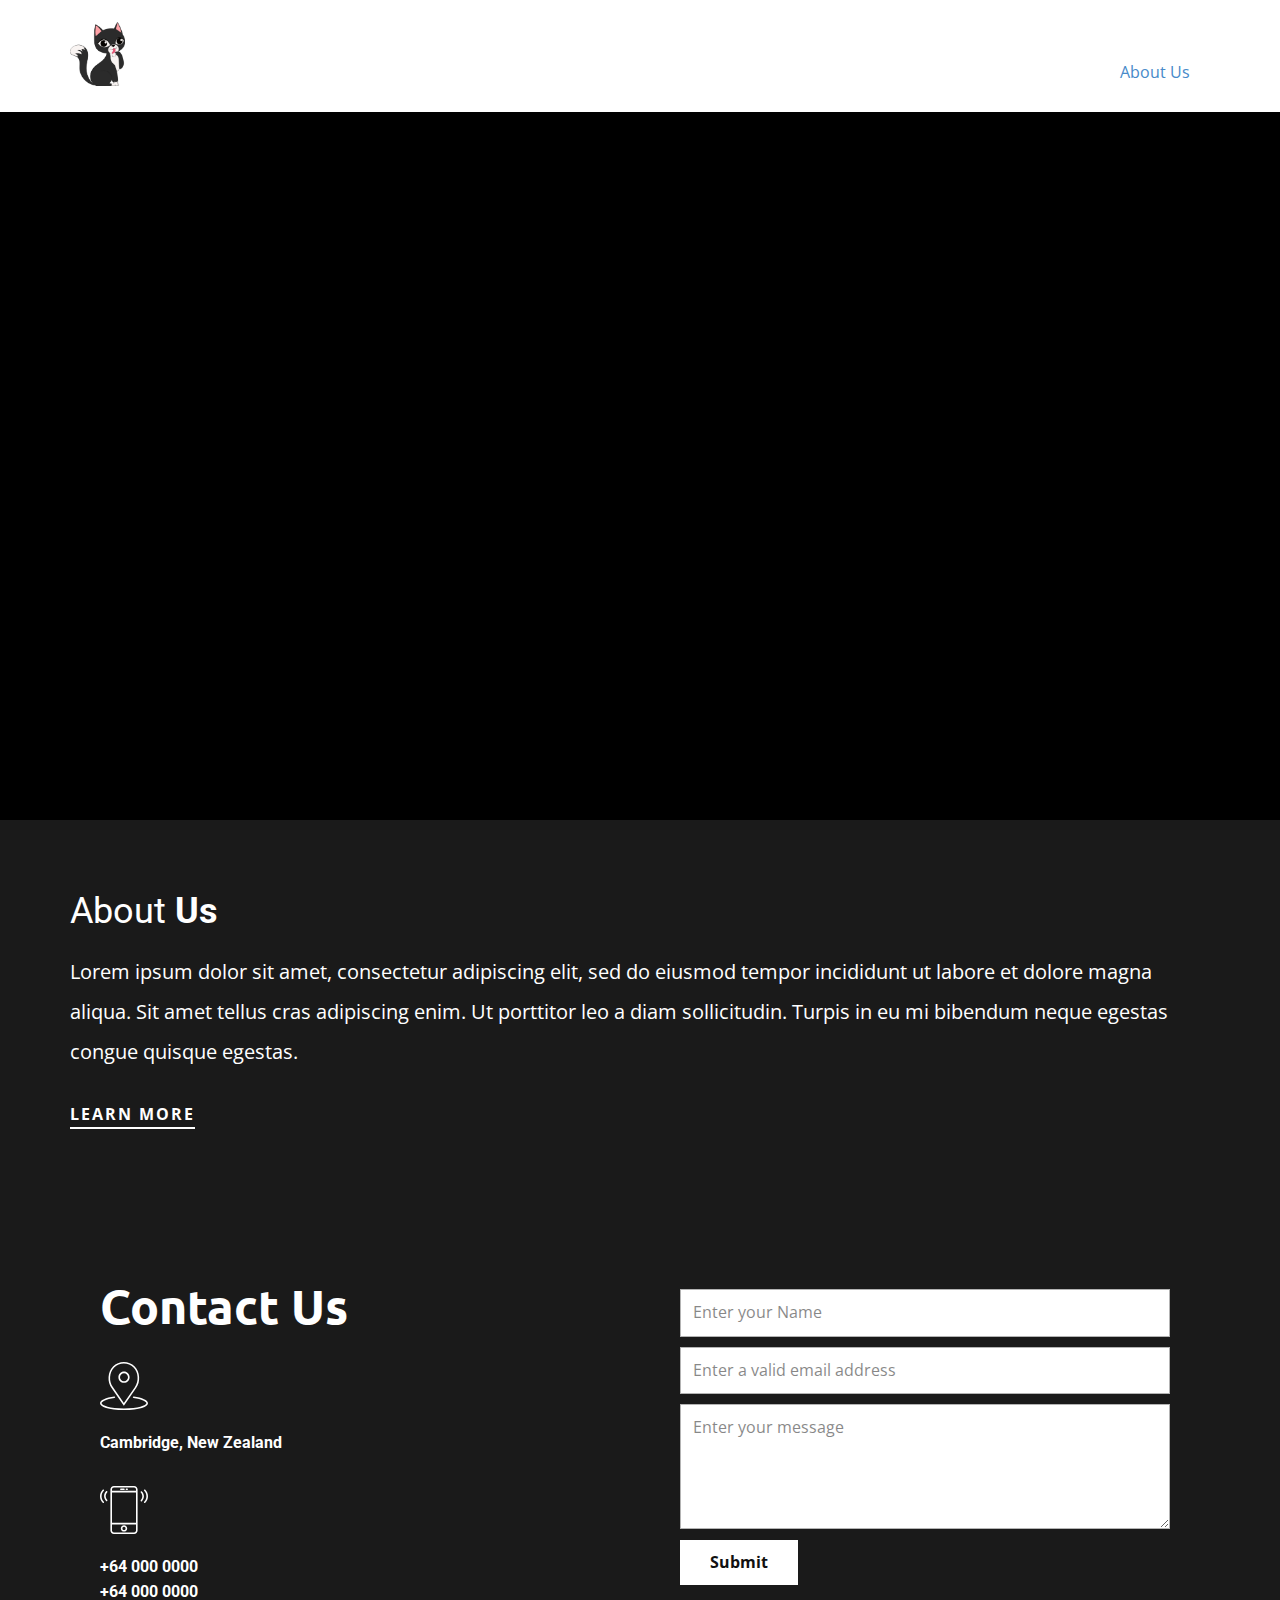
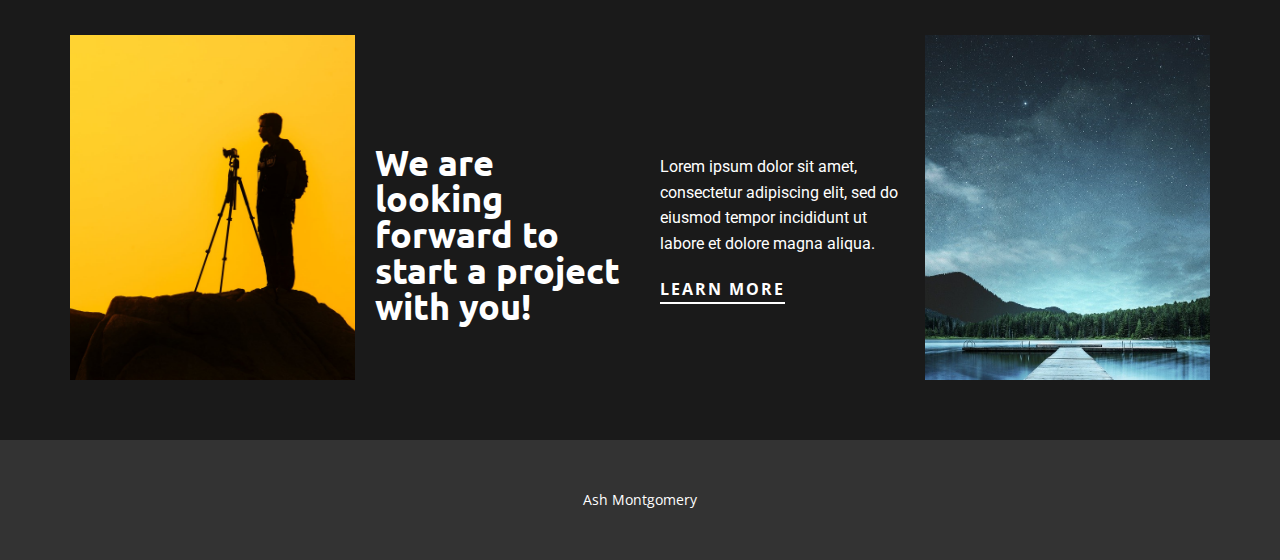
==== commit b30046a9: "try????" ====
--- a/index.html
+++ b/index.html
@@ -36,7 +36,7 @@
     <header class="u-clearfix u-header u-header" id="sec-062f">
         <div class="u-clearfix u-sheet u-valign-middle u-sheet-1">
             <a href="index.html" class="u-image u-logo u-image-1">
-                <img src="images/default-logo.png" height="40px" class="u-logo-image u-logo-image-1">
+                <img src="images/default-logo.png" class="u-logo-image u-logo-image-1">
             </a>
             <nav class="u-menu u-menu-dropdown u-offcanvas u-menu-1">
                 <div class="u-nav-container">
@@ -49,7 +49,7 @@
     </header>
     
     <section class="u-align-right u-clearfix u-image u-shading u-section-1" id="carousel_62db">
-        <iframe class="u-clearfix u-sheet u-valign-middle-lg u-valign-middle-md u-valign-middle-xl u-valign-middle-xs u-sheet-1" src="https://www.youtube.com/embed/videoseries?list=PLd9auH4JIHvupoMgW5YfOjqtj6Lih0MKw" frameborder="0" allow="autoplay; encrypted-media" allowfullscreen></iframe>
+        <iframe class="u-clearfix u-sheet u-valign-middle-lg u-valign-middle-md u-valign-middle-xl u-valign-middle-xs u-sheet-1" src="https://www.youtube.com/embed/videoseries?list=PLd9auH4JIHvupoMgW5YfOjqtj6Lih0MKw?controls=0" frameborder="0" autoplay></iframe>
     </section>
     
     <section class="u-align-left u-clearfix u-grey-90 u-section-2" id="carousel_bba2">
